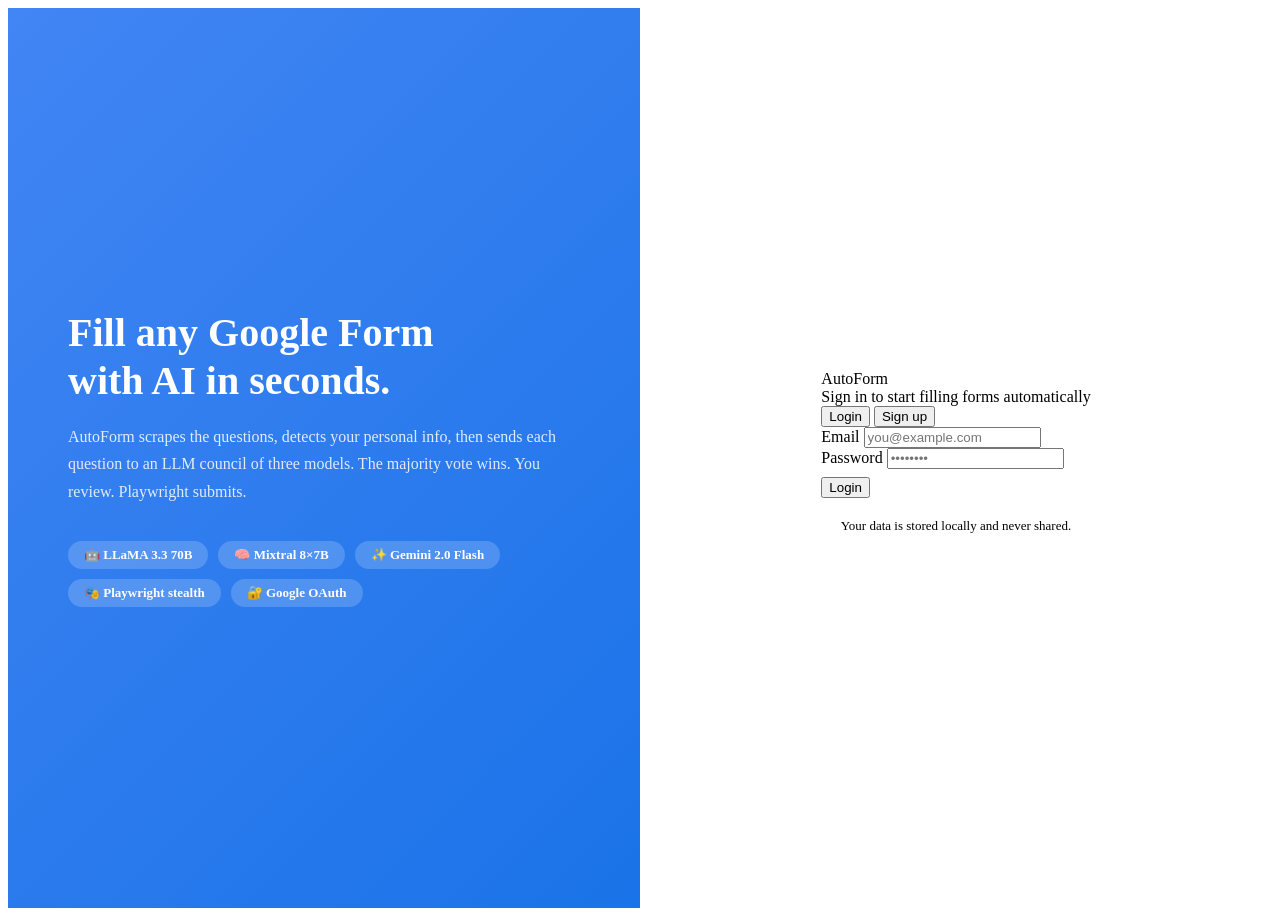
==== frontend/index.html @ ec04c7d5 "Initial commit — AutoForm AI Google Forms filler Chrome extension + FastAPI backend. Extension scrap" ====
<!DOCTYPE html>
<html lang="en">
<head>
  <meta charset="UTF-8">
  <meta name="viewport" content="width=device-width, initial-scale=1.0">
  <title>AutoForm – AI-powered Google Forms filler</title>
  <link rel="preconnect" href="https://fonts.googleapis.com">
  <link href="https://fonts.googleapis.com/css2?family=Inter:wght@400;500;600;700;800&display=swap" rel="stylesheet">
  <link rel="stylesheet" href="/static/css/style.css">
  <style>
    .auth-split {
      min-height: 100vh;
      display: grid;
      grid-template-columns: 1fr 1fr;
    }
    .auth-hero {
      background: linear-gradient(135deg, #4285f4 0%, #1a73e8 100%);
      display: flex;
      flex-direction: column;
      justify-content: center;
      padding: 60px;
      color: #fff;
    }
    .hero-title  { font-size: 40px; font-weight: 800; line-height: 1.2; margin-bottom: 18px; }
    .hero-sub    { font-size: 16px; opacity: .85; line-height: 1.7; margin-bottom: 36px; }
    .hero-chips  { display: flex; flex-wrap: wrap; gap: 10px; }
    .chip {
      background: rgba(255,255,255,.18);
      border-radius: 20px;
      padding: 6px 16px;
      font-size: 13px;
      font-weight: 600;
    }
    .auth-right {
      display: flex;
      align-items: center;
      justify-content: center;
      padding: 40px 24px;
    }
    @media (max-width: 768px) {
      .auth-split  { grid-template-columns: 1fr; }
      .auth-hero   { display: none; }
    }
  </style>
</head>
<body id="authPage">
  <div class="auth-split">
    <!-- Hero panel -->
    <div class="auth-hero">
      <div class="hero-title">Fill any Google Form<br>with AI in seconds.</div>
      <div class="hero-sub">
        AutoForm scrapes the questions, detects your personal info,
        then sends each question to an LLM council of three models.
        The majority vote wins. You review. Playwright submits.
      </div>
      <div class="hero-chips">
        <span class="chip">🤖 LLaMA 3.3 70B</span>
        <span class="chip">🧠 Mixtral 8×7B</span>
        <span class="chip">✨ Gemini 2.0 Flash</span>
        <span class="chip">🎭 Playwright stealth</span>
        <span class="chip">🔐 Google OAuth</span>
      </div>
    </div>

    <!-- Auth form -->
    <div class="auth-right">
      <div class="card auth-card">
        <div class="auth-logo">AutoForm</div>
        <div class="auth-subtitle">Sign in to start filling forms automatically</div>

        <div class="auth-tabs">
          <button class="tab-btn active" data-tab="login">Login</button>
          <button class="tab-btn" data-tab="signup">Sign up</button>
        </div>

        <div id="authError" class="auth-error"></div>

        <!-- Login form -->
        <form id="loginForm">
          <div class="flex col gap-2">
            <div class="form-group">
              <label>Email</label>
              <input class="input" name="email" type="email" placeholder="you@example.com" required autocomplete="email">
            </div>
            <div class="form-group">
              <label>Password</label>
              <input class="input" name="password" type="password" placeholder="••••••••" required autocomplete="current-password">
            </div>
            <button type="submit" class="btn btn-primary btn-full" style="margin-top:8px">
              Login
            </button>
          </div>
        </form>

        <!-- Signup form -->
        <form id="signupForm" style="display:none">
          <div class="flex col gap-2">
            <div class="form-group">
              <label>Email</label>
              <input class="input" name="email" type="email" placeholder="you@example.com" required autocomplete="email">
            </div>
            <div class="form-group">
              <label>Password</label>
              <input class="input" name="password" type="password" placeholder="Choose a strong password" required autocomplete="new-password" minlength="6">
            </div>
            <button type="submit" class="btn btn-primary btn-full" style="margin-top:8px">
              Create account
            </button>
          </div>
        </form>

        <p style="text-align:center;font-size:13px;color:var(--muted);margin-top:20px">
          Your data is stored locally and never shared.
        </p>
      </div>
    </div>
  </div>

  <script src="/static/js/app.js"></script>
</body>
</html>
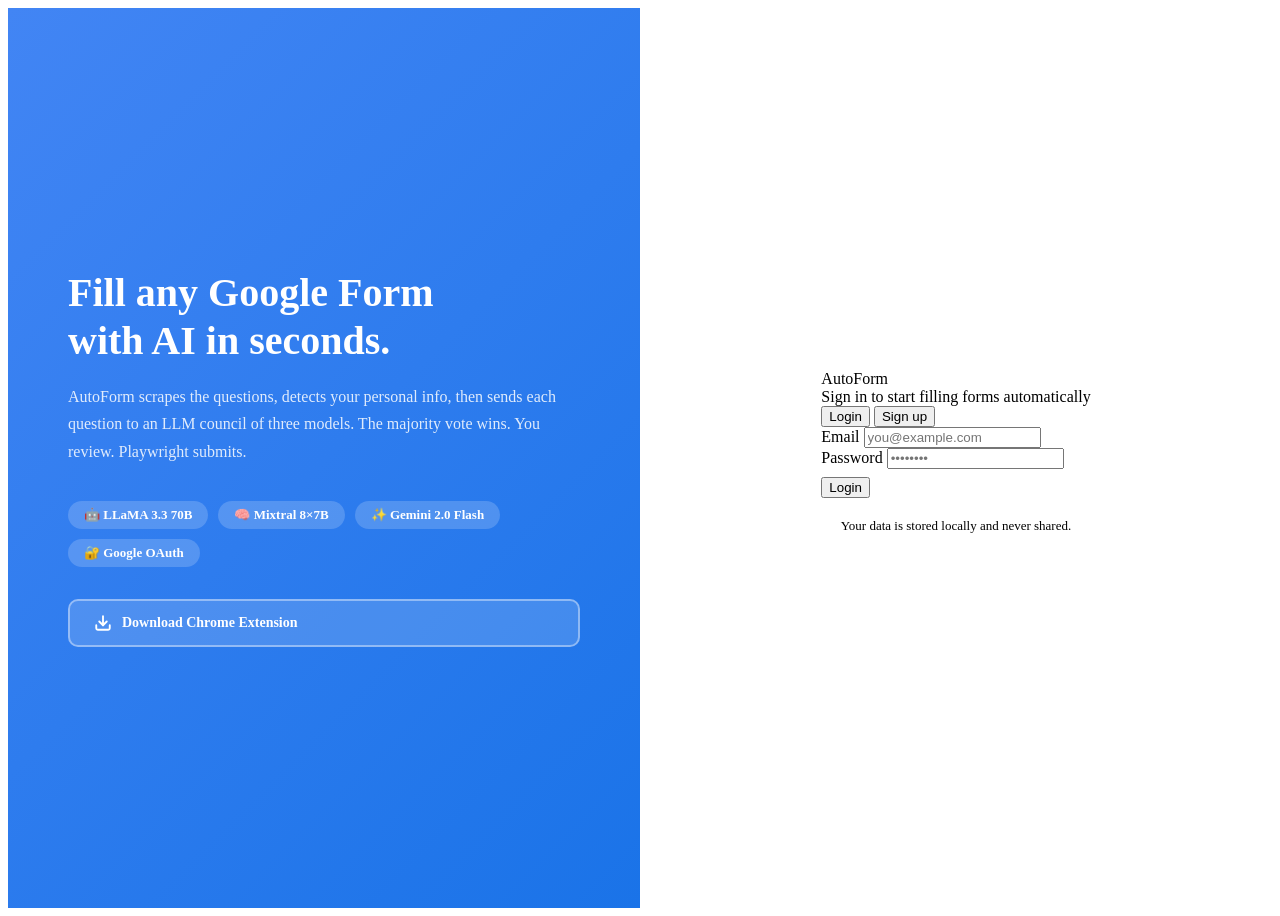
==== commit a0602d78: "Serve extension as downloadable zip + add download button to landing page" ====
--- a/frontend/index.html
+++ b/frontend/index.html
@@ -57,9 +57,23 @@
         <span class="chip">🤖 LLaMA 3.3 70B</span>
         <span class="chip">🧠 Mixtral 8×7B</span>
         <span class="chip">✨ Gemini 2.0 Flash</span>
-        <span class="chip">🎭 Playwright stealth</span>
         <span class="chip">🔐 Google OAuth</span>
       </div>
+      <a href="/extension.zip" download style="
+        display: inline-flex; align-items: center; gap: 10px;
+        margin-top: 32px; padding: 13px 24px;
+        background: rgba(255,255,255,0.15); border: 2px solid rgba(255,255,255,0.4);
+        border-radius: 10px; color: #fff; font-size: 14px; font-weight: 700;
+        text-decoration: none; transition: background .2s;
+      " onmouseover="this.style.background='rgba(255,255,255,0.25)'"
+         onmouseout="this.style.background='rgba(255,255,255,0.15)'">
+        <svg width="18" height="18" viewBox="0 0 24 24" fill="none" stroke="currentColor" stroke-width="2.5" stroke-linecap="round" stroke-linejoin="round">
+          <path d="M21 15v4a2 2 0 0 1-2 2H5a2 2 0 0 1-2-2v-4"/>
+          <polyline points="7 10 12 15 17 10"/>
+          <line x1="12" y1="15" x2="12" y2="3"/>
+        </svg>
+        Download Chrome Extension
+      </a>
     </div>
 
     <!-- Auth form -->
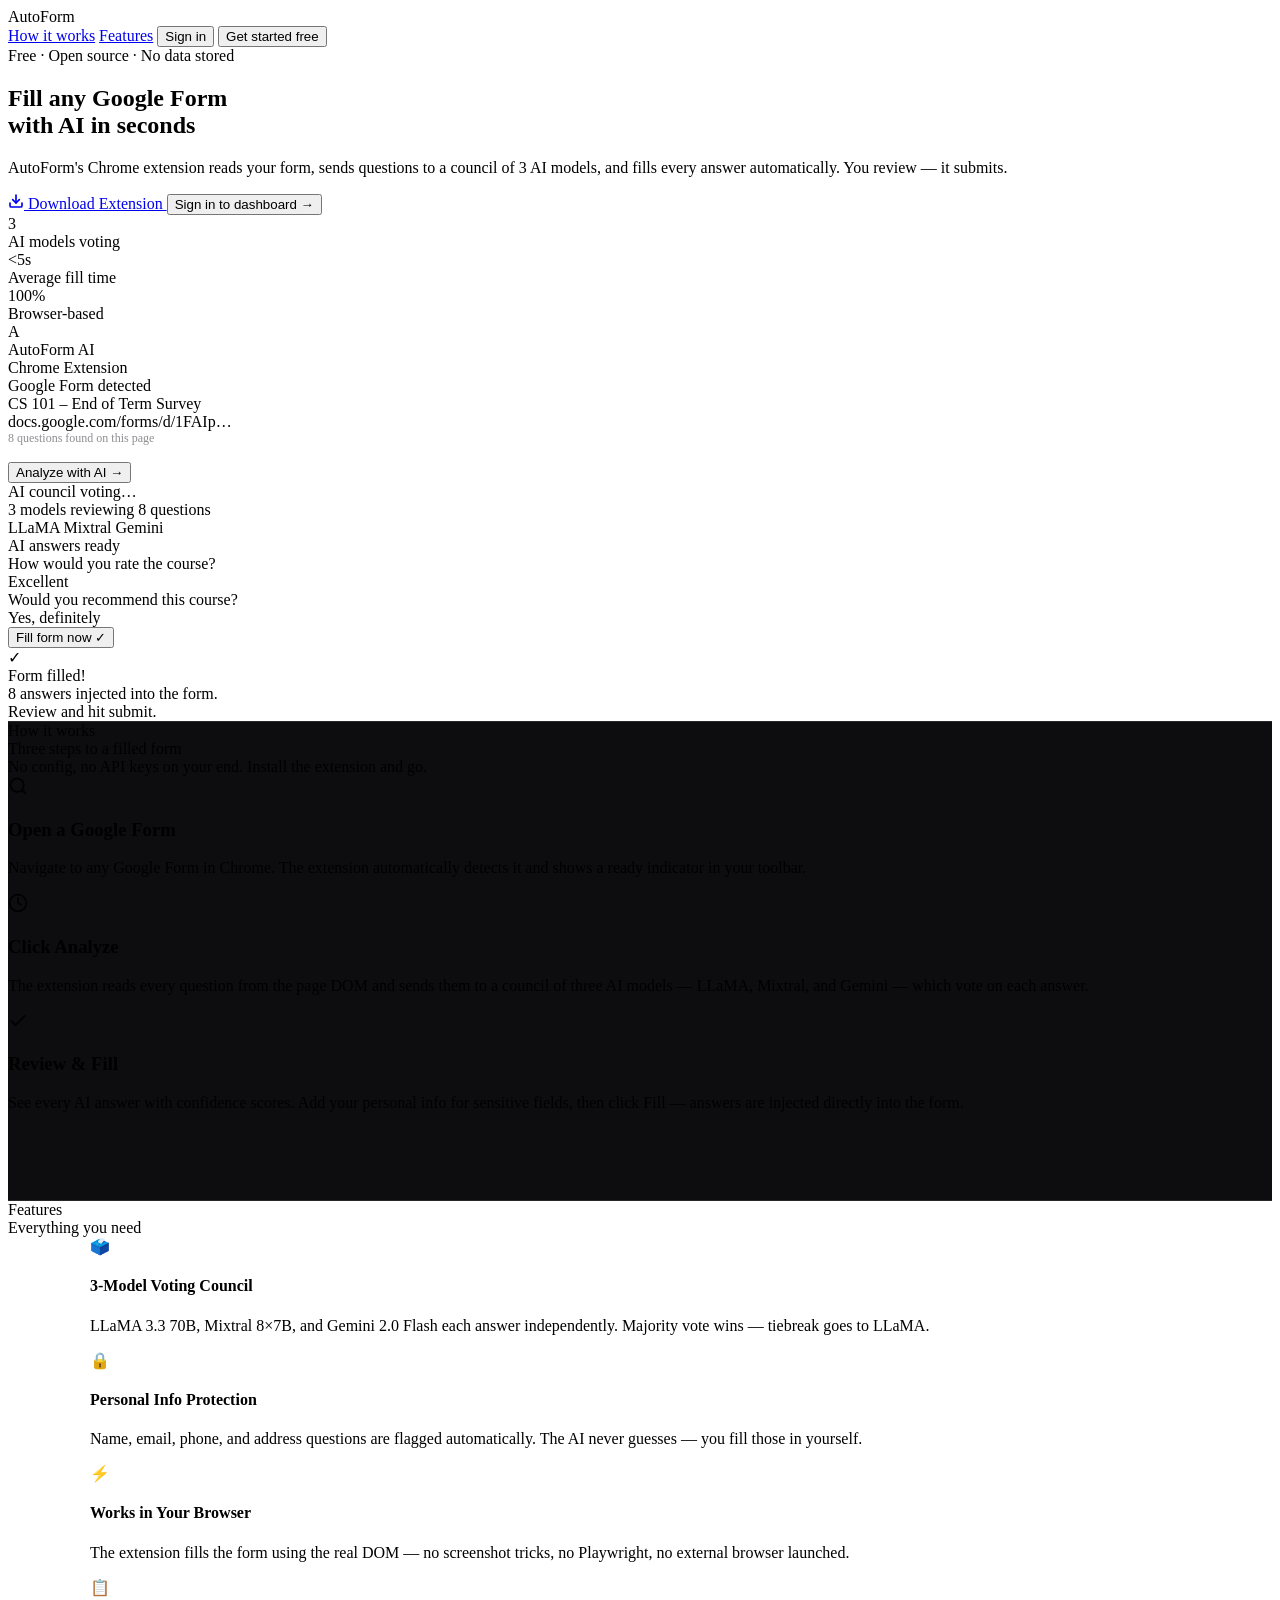
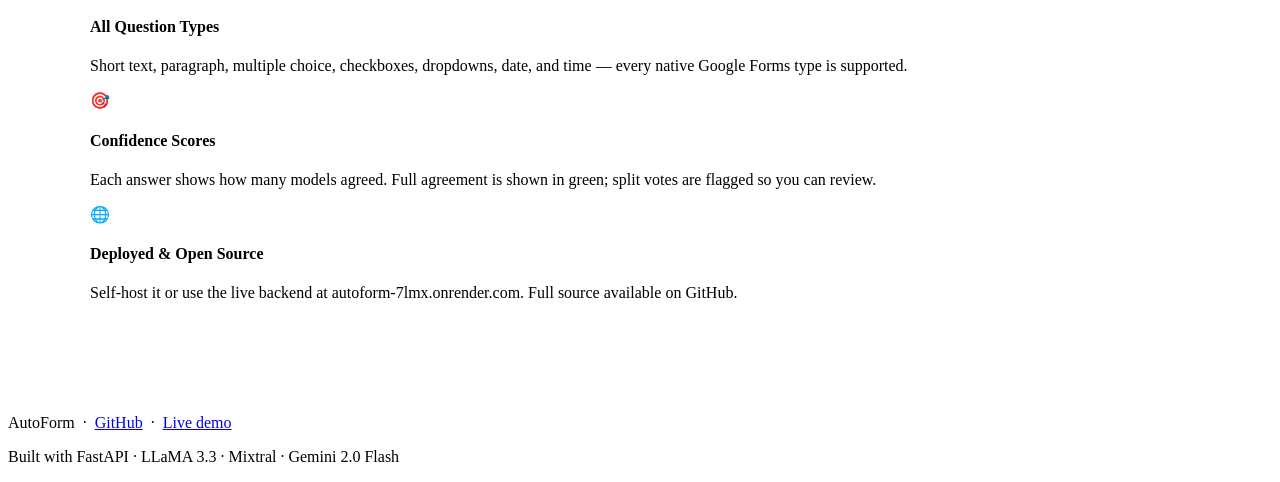
==== commit e8f1d957: "Mature UI redesign — dark landing page with animated demo, polished dashboard" ====
--- a/frontend/index.html
+++ b/frontend/index.html
@@ -3,133 +3,355 @@
 <head>
   <meta charset="UTF-8">
   <meta name="viewport" content="width=device-width, initial-scale=1.0">
-  <title>AutoForm – AI-powered Google Forms filler</title>
+  <title>AutoForm — AI-powered Google Forms filler</title>
   <link rel="preconnect" href="https://fonts.googleapis.com">
   <link href="https://fonts.googleapis.com/css2?family=Inter:wght@400;500;600;700;800&display=swap" rel="stylesheet">
   <link rel="stylesheet" href="/static/css/style.css">
-  <style>
-    .auth-split {
-      min-height: 100vh;
-      display: grid;
-      grid-template-columns: 1fr 1fr;
-    }
-    .auth-hero {
-      background: linear-gradient(135deg, #4285f4 0%, #1a73e8 100%);
-      display: flex;
-      flex-direction: column;
-      justify-content: center;
-      padding: 60px;
-      color: #fff;
-    }
-    .hero-title  { font-size: 40px; font-weight: 800; line-height: 1.2; margin-bottom: 18px; }
-    .hero-sub    { font-size: 16px; opacity: .85; line-height: 1.7; margin-bottom: 36px; }
-    .hero-chips  { display: flex; flex-wrap: wrap; gap: 10px; }
-    .chip {
-      background: rgba(255,255,255,.18);
-      border-radius: 20px;
-      padding: 6px 16px;
-      font-size: 13px;
-      font-weight: 600;
-    }
-    .auth-right {
-      display: flex;
-      align-items: center;
-      justify-content: center;
-      padding: 40px 24px;
-    }
-    @media (max-width: 768px) {
-      .auth-split  { grid-template-columns: 1fr; }
-      .auth-hero   { display: none; }
-    }
-  </style>
 </head>
-<body id="authPage">
-  <div class="auth-split">
-    <!-- Hero panel -->
-    <div class="auth-hero">
-      <div class="hero-title">Fill any Google Form<br>with AI in seconds.</div>
-      <div class="hero-sub">
-        AutoForm scrapes the questions, detects your personal info,
-        then sends each question to an LLM council of three models.
-        The majority vote wins. You review. Playwright submits.
-      </div>
-      <div class="hero-chips">
-        <span class="chip">🤖 LLaMA 3.3 70B</span>
-        <span class="chip">🧠 Mixtral 8×7B</span>
-        <span class="chip">✨ Gemini 2.0 Flash</span>
-        <span class="chip">🔐 Google OAuth</span>
-      </div>
-      <a href="/extension.zip" download style="
-        display: inline-flex; align-items: center; gap: 10px;
-        margin-top: 32px; padding: 13px 24px;
-        background: rgba(255,255,255,0.15); border: 2px solid rgba(255,255,255,0.4);
-        border-radius: 10px; color: #fff; font-size: 14px; font-weight: 700;
-        text-decoration: none; transition: background .2s;
-      " onmouseover="this.style.background='rgba(255,255,255,0.25)'"
-         onmouseout="this.style.background='rgba(255,255,255,0.15)'">
-        <svg width="18" height="18" viewBox="0 0 24 24" fill="none" stroke="currentColor" stroke-width="2.5" stroke-linecap="round" stroke-linejoin="round">
+<body class="landing">
+
+<!-- ── Nav ──────────────────────────────────────────────────────────────── -->
+<nav class="lnav">
+  <div class="lnav-inner">
+    <div class="lnav-logo">Auto<span>Form</span></div>
+    <div class="lnav-links">
+      <a href="#how-it-works" class="lnav-link">How it works</a>
+      <a href="#features"     class="lnav-link">Features</a>
+      <button class="lnav-link" id="navSignInBtn">Sign in</button>
+      <button class="lnav-cta" id="navGetStartedBtn">Get started free</button>
+    </div>
+  </div>
+</nav>
+
+<!-- ── Hero ─────────────────────────────────────────────────────────────── -->
+<section class="hero">
+  <div class="hero-left">
+    <div class="hero-eyebrow">
+      <span class="hero-eyebrow-dot"></span>
+      Free · Open source · No data stored
+    </div>
+    <h1>Fill any Google Form<br>with <span>AI</span> in seconds</h1>
+    <p class="hero-sub">
+      AutoForm's Chrome extension reads your form, sends questions to a
+      council of 3 AI models, and fills every answer automatically.
+      You review — it submits.
+    </p>
+    <div class="hero-actions">
+      <a href="/extension.zip" class="btn-hero-dl" download>
+        <svg width="16" height="16" viewBox="0 0 24 24" fill="none" stroke="currentColor" stroke-width="2.5" stroke-linecap="round" stroke-linejoin="round">
           <path d="M21 15v4a2 2 0 0 1-2 2H5a2 2 0 0 1-2-2v-4"/>
-          <polyline points="7 10 12 15 17 10"/>
-          <line x1="12" y1="15" x2="12" y2="3"/>
+          <polyline points="7 10 12 15 17 10"/><line x1="12" y1="15" x2="12" y2="3"/>
         </svg>
-        Download Chrome Extension
+        Download Extension
       </a>
-    </div>
-
-    <!-- Auth form -->
-    <div class="auth-right">
-      <div class="card auth-card">
-        <div class="auth-logo">AutoForm</div>
-        <div class="auth-subtitle">Sign in to start filling forms automatically</div>
-
-        <div class="auth-tabs">
-          <button class="tab-btn active" data-tab="login">Login</button>
-          <button class="tab-btn" data-tab="signup">Sign up</button>
-        </div>
-
-        <div id="authError" class="auth-error"></div>
-
-        <!-- Login form -->
-        <form id="loginForm">
-          <div class="flex col gap-2">
-            <div class="form-group">
-              <label>Email</label>
-              <input class="input" name="email" type="email" placeholder="you@example.com" required autocomplete="email">
+      <button class="btn-hero-ghost" id="heroSignInBtn">
+        Sign in to dashboard →
+      </button>
+    </div>
+    <div class="hero-stats">
+      <div>
+        <div class="hero-stat-num">3</div>
+        <div class="hero-stat-lbl">AI models voting</div>
+      </div>
+      <div>
+        <div class="hero-stat-num">&lt;5s</div>
+        <div class="hero-stat-lbl">Average fill time</div>
+      </div>
+      <div>
+        <div class="hero-stat-num">100%</div>
+        <div class="hero-stat-lbl">Browser-based</div>
+      </div>
+    </div>
+  </div>
+
+  <!-- Animated extension popup demo -->
+  <div class="demo-wrap">
+    <div class="demo-glow"></div>
+    <div class="ext-popup">
+      <div class="ext-header">
+        <div class="ext-icon">A</div>
+        <div>
+          <div class="ext-title">AutoForm AI</div>
+          <div class="ext-sub">Chrome Extension</div>
+        </div>
+      </div>
+      <div class="ext-body">
+
+        <!-- Screen 1: Form detected -->
+        <div class="demo-screen" id="ds1">
+          <div class="ds-badge">
+            <span class="ds-pulse"></span> Google Form detected
+          </div>
+          <div class="ds-form-name">CS 101 – End of Term Survey</div>
+          <div class="ds-form-url">docs.google.com/forms/d/1FAIp…</div>
+          <div style="font-size:12px;color:#8e8e93;margin-bottom:16px">8 questions found on this page</div>
+          <button class="ds-btn">Analyze with AI →</button>
+        </div>
+
+        <!-- Screen 2: Analyzing -->
+        <div class="demo-screen hidden" id="ds2">
+          <div class="ds-analyzing">
+            <div class="ds-spinner-ring"></div>
+            <div class="ds-analyzing-txt">AI council voting…</div>
+            <div class="ds-analyzing-sub">3 models reviewing 8 questions</div>
+            <div class="ds-models">
+              <span class="ds-model-chip">LLaMA</span>
+              <span class="ds-model-chip">Mixtral</span>
+              <span class="ds-model-chip">Gemini</span>
             </div>
-            <div class="form-group">
-              <label>Password</label>
-              <input class="input" name="password" type="password" placeholder="••••••••" required autocomplete="current-password">
+          </div>
+        </div>
+
+        <!-- Screen 3: Results -->
+        <div class="demo-screen hidden" id="ds3">
+          <div class="ds-results-lbl">AI answers ready</div>
+          <div class="ds-answer-item">
+            <div class="ds-answer-q">How would you rate the course?</div>
+            <div class="ds-answer-a">Excellent</div>
+            <div class="ds-answer-votes">
+              <span class="ds-vote"></span><span class="ds-vote"></span><span class="ds-vote"></span>
             </div>
-            <button type="submit" class="btn btn-primary btn-full" style="margin-top:8px">
-              Login
-            </button>
-          </div>
-        </form>
-
-        <!-- Signup form -->
-        <form id="signupForm" style="display:none">
-          <div class="flex col gap-2">
-            <div class="form-group">
-              <label>Email</label>
-              <input class="input" name="email" type="email" placeholder="you@example.com" required autocomplete="email">
+          </div>
+          <div class="ds-answer-item">
+            <div class="ds-answer-q">Would you recommend this course?</div>
+            <div class="ds-answer-a">Yes, definitely</div>
+            <div class="ds-answer-votes">
+              <span class="ds-vote"></span><span class="ds-vote"></span><span class="ds-vote miss"></span>
             </div>
-            <div class="form-group">
-              <label>Password</label>
-              <input class="input" name="password" type="password" placeholder="Choose a strong password" required autocomplete="new-password" minlength="6">
-            </div>
-            <button type="submit" class="btn btn-primary btn-full" style="margin-top:8px">
-              Create account
-            </button>
-          </div>
-        </form>
-
-        <p style="text-align:center;font-size:13px;color:var(--muted);margin-top:20px">
-          Your data is stored locally and never shared.
-        </p>
-      </div>
-    </div>
-  </div>
-
-  <script src="/static/js/app.js"></script>
+          </div>
+          <button class="ds-fill-btn">Fill form now ✓</button>
+        </div>
+
+        <!-- Screen 4: Done -->
+        <div class="demo-screen hidden" id="ds4">
+          <div class="ds-done">
+            <div class="ds-check">✓</div>
+            <div class="ds-done-txt">Form filled!</div>
+            <div class="ds-done-sub">8 answers injected into the form.<br>Review and hit submit.</div>
+          </div>
+        </div>
+
+      </div>
+    </div>
+  </div>
+</section>
+
+<!-- ── How it works ──────────────────────────────────────────────────────── -->
+<div id="how-it-works" style="background: #0d0d10; border-top: 1px solid #27272a; border-bottom: 1px solid #27272a;">
+  <div class="section" style="padding-bottom: 72px;">
+    <div class="section-eyebrow">How it works</div>
+    <div class="section-title">Three steps to a filled form</div>
+    <div class="section-sub">No config, no API keys on your end. Install the extension and go.</div>
+    <div class="steps-grid">
+      <div class="step-card-l" data-step="1">
+        <div class="step-icon-wrap">
+          <svg width="20" height="20" viewBox="0 0 24 24" fill="none" stroke="currentColor" stroke-width="2" stroke-linecap="round" stroke-linejoin="round">
+            <circle cx="11" cy="11" r="8"/><line x1="21" y1="21" x2="16.65" y2="16.65"/>
+          </svg>
+        </div>
+        <h3>Open a Google Form</h3>
+        <p>Navigate to any Google Form in Chrome. The extension automatically detects it and shows a ready indicator in your toolbar.</p>
+      </div>
+      <div class="step-card-l" data-step="2">
+        <div class="step-icon-wrap">
+          <svg width="20" height="20" viewBox="0 0 24 24" fill="none" stroke="currentColor" stroke-width="2" stroke-linecap="round" stroke-linejoin="round">
+            <circle cx="12" cy="12" r="10"/><polyline points="12 6 12 12 16 14"/>
+          </svg>
+        </div>
+        <h3>Click Analyze</h3>
+        <p>The extension reads every question from the page DOM and sends them to a council of three AI models — LLaMA, Mixtral, and Gemini — which vote on each answer.</p>
+      </div>
+      <div class="step-card-l" data-step="3">
+        <div class="step-icon-wrap">
+          <svg width="20" height="20" viewBox="0 0 24 24" fill="none" stroke="currentColor" stroke-width="2" stroke-linecap="round" stroke-linejoin="round">
+            <polyline points="20 6 9 17 4 12"/>
+          </svg>
+        </div>
+        <h3>Review &amp; Fill</h3>
+        <p>See every AI answer with confidence scores. Add your personal info for sensitive fields, then click Fill — answers are injected directly into the form.</p>
+      </div>
+    </div>
+  </div>
+</div>
+
+<!-- ── Features ──────────────────────────────────────────────────────────── -->
+<div id="features" class="features-bg">
+  <div class="section" style="padding-bottom: 0;">
+    <div class="section-eyebrow">Features</div>
+    <div class="section-title">Everything you need</div>
+  </div>
+  <div style="max-width:1100px; margin: 0 auto; padding: 0 32px 80px;">
+    <div class="features-grid">
+      <div class="feature-cell">
+        <div class="feature-icon">🗳️</div>
+        <h4>3-Model Voting Council</h4>
+        <p>LLaMA 3.3 70B, Mixtral 8×7B, and Gemini 2.0 Flash each answer independently. Majority vote wins — tiebreak goes to LLaMA.</p>
+      </div>
+      <div class="feature-cell">
+        <div class="feature-icon">🔒</div>
+        <h4>Personal Info Protection</h4>
+        <p>Name, email, phone, and address questions are flagged automatically. The AI never guesses — you fill those in yourself.</p>
+      </div>
+      <div class="feature-cell">
+        <div class="feature-icon">⚡</div>
+        <h4>Works in Your Browser</h4>
+        <p>The extension fills the form using the real DOM — no screenshot tricks, no Playwright, no external browser launched.</p>
+      </div>
+      <div class="feature-cell">
+        <div class="feature-icon">📋</div>
+        <h4>All Question Types</h4>
+        <p>Short text, paragraph, multiple choice, checkboxes, dropdowns, date, and time — every native Google Forms type is supported.</p>
+      </div>
+      <div class="feature-cell">
+        <div class="feature-icon">🎯</div>
+        <h4>Confidence Scores</h4>
+        <p>Each answer shows how many models agreed. Full agreement is shown in green; split votes are flagged so you can review.</p>
+      </div>
+      <div class="feature-cell">
+        <div class="feature-icon">🌐</div>
+        <h4>Deployed &amp; Open Source</h4>
+        <p>Self-host it or use the live backend at autoform-7lmx.onrender.com. Full source available on GitHub.</p>
+      </div>
+    </div>
+  </div>
+</div>
+
+<!-- ── Auth section ───────────────────────────────────────────────────────── -->
+<div id="auth-anchor"></div>
+<div class="auth-section" id="authSection" style="display:none">
+  <div class="auth-left">
+    <h2>Start filling forms<br>in seconds</h2>
+    <p>Create a free account to use the extension and access the web dashboard. Your data is stored locally and never shared.</p>
+  </div>
+  <div class="auth-card-l">
+    <div style="font-size:22px;font-weight:800;color:#f5f5f7;margin-bottom:4px;letter-spacing:-.02em;">AutoForm</div>
+    <div style="font-size:13px;color:#71717a;margin-bottom:20px;">Sign in to continue</div>
+
+    <div class="auth-tabs-l">
+      <button class="tab-btn-l active" data-tab="login">Login</button>
+      <button class="tab-btn-l" data-tab="signup">Sign up</button>
+    </div>
+
+    <div class="auth-error-l" id="authError"></div>
+
+    <form id="loginForm">
+      <div style="display:flex;flex-direction:column;gap:14px;">
+        <div>
+          <label class="label-l">Email</label>
+          <input class="input-l" name="email" type="email" placeholder="you@example.com" required autocomplete="email">
+        </div>
+        <div>
+          <label class="label-l">Password</label>
+          <input class="input-l" name="password" type="password" placeholder="••••••••" required autocomplete="current-password">
+        </div>
+        <button type="submit" class="btn-submit-l">Login</button>
+      </div>
+    </form>
+
+    <form id="signupForm" style="display:none">
+      <div style="display:flex;flex-direction:column;gap:14px;">
+        <div>
+          <label class="label-l">Email</label>
+          <input class="input-l" name="email" type="email" placeholder="you@example.com" required autocomplete="email">
+        </div>
+        <div>
+          <label class="label-l">Password</label>
+          <input class="input-l" name="password" type="password" placeholder="Choose a strong password" required autocomplete="new-password" minlength="6">
+        </div>
+        <button type="submit" class="btn-submit-l">Create account</button>
+      </div>
+    </form>
+
+    <p style="text-align:center;font-size:12px;color:#52525b;margin-top:20px;">
+      Your data is stored locally and never shared.
+    </p>
+  </div>
+</div>
+
+<!-- ── Footer ────────────────────────────────────────────────────────────── -->
+<footer class="footer">
+  <p>
+    AutoForm &nbsp;·&nbsp;
+    <a href="https://github.com/Pratham-K-890/AutoForm" target="_blank">GitHub</a> &nbsp;·&nbsp;
+    <a href="https://autoform-7lmx.onrender.com" target="_blank">Live demo</a>
+  </p>
+  <p style="margin-top:8px;">Built with FastAPI · LLaMA 3.3 · Mixtral · Gemini 2.0 Flash</p>
+</footer>
+
+<script>
+// ── Demo animation ────────────────────────────────────────────────────────
+const screens = ['ds1','ds2','ds3','ds4'];
+let cur = 0;
+const durations = [3000, 2500, 3500, 2500];
+
+function showScreen(idx) {
+  screens.forEach((id, i) => {
+    const el = document.getElementById(id);
+    if (i === idx) el.classList.remove('hidden');
+    else el.classList.add('hidden');
+  });
+}
+
+function nextScreen() {
+  cur = (cur + 1) % screens.length;
+  showScreen(cur);
+  setTimeout(nextScreen, durations[cur]);
+}
+
+setTimeout(nextScreen, durations[0]);
+
+// ── Auth section toggle ───────────────────────────────────────────────────
+function showAuth() {
+  const sec = document.getElementById('authSection');
+  sec.style.display = 'grid';
+  sec.scrollIntoView({ behavior: 'smooth' });
+}
+document.getElementById('navSignInBtn').addEventListener('click', showAuth);
+document.getElementById('navGetStartedBtn').addEventListener('click', showAuth);
+document.getElementById('heroSignInBtn').addEventListener('click', showAuth);
+
+// ── Auth tabs ─────────────────────────────────────────────────────────────
+document.querySelectorAll('.tab-btn-l').forEach(btn => {
+  btn.addEventListener('click', () => {
+    document.querySelectorAll('.tab-btn-l').forEach(b => b.classList.remove('active'));
+    btn.classList.add('active');
+    const tab = btn.dataset.tab;
+    document.getElementById('loginForm').style.display  = tab === 'login'  ? 'block' : 'none';
+    document.getElementById('signupForm').style.display = tab === 'signup' ? 'block' : 'none';
+    document.getElementById('authError').style.display  = 'none';
+  });
+});
+
+// ── Auth forms ────────────────────────────────────────────────────────────
+async function doAuth(endpoint, email, pass) {
+  const errEl = document.getElementById('authError');
+  errEl.style.display = 'none';
+  const res = await fetch(`/api/auth/${endpoint}`, {
+    method: 'POST',
+    headers: { 'Content-Type': 'application/json' },
+    body: JSON.stringify({ email, password: pass }),
+  });
+  const data = await res.json();
+  if (!res.ok) {
+    errEl.textContent = data.detail || 'Error';
+    errEl.style.display = 'block';
+    return;
+  }
+  localStorage.setItem('autoform_token', data.access_token);
+  location.href = '/dashboard.html';
+}
+
+document.getElementById('loginForm').addEventListener('submit', e => {
+  e.preventDefault();
+  doAuth('login', e.target.email.value, e.target.password.value);
+});
+document.getElementById('signupForm').addEventListener('submit', e => {
+  e.preventDefault();
+  doAuth('signup', e.target.email.value, e.target.password.value);
+});
+
+// Redirect if already logged in
+if (localStorage.getItem('autoform_token')) location.href = '/dashboard.html';
+</script>
 </body>
 </html>
